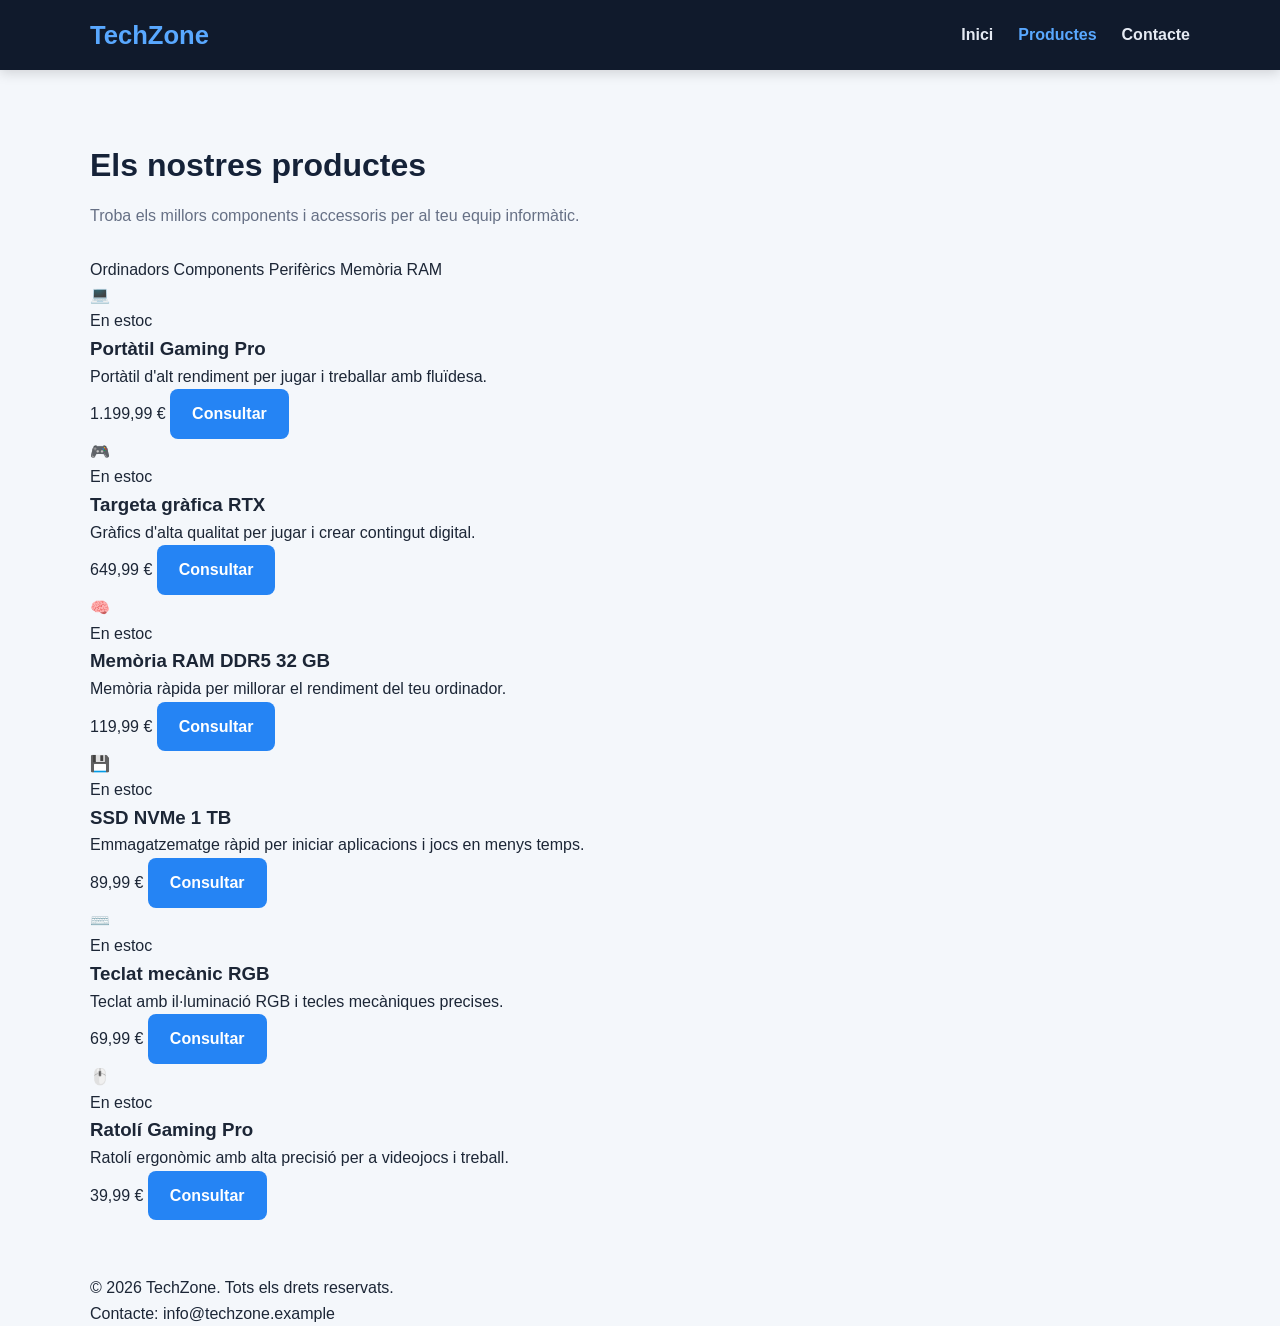
==== productes.html @ 86bb2ff0 "Afegir contingut a productes.html" ====
<!DOCTYPE html>
<html lang="ca">
<head>
    <meta charset="UTF-8">
    <meta name="viewport" content="width=device-width, initial-scale=1.0">
    <title>TechZone | Productes</title>
    <link rel="stylesheet" href="global.css">
</head>
<body>

    <header class="navbar">
        <nav class="nav-container">
            <a href="index.html" class="logo">TechZone</a>

            <ul class="nav-links">
                <li><a href="index.html">Inici</a></li>
                <li><a href="productes.html" class="active">Productes</a></li>
                <li><a href="contacte.html">Contacte</a></li>
            </ul>
        </nav>
    </header>

    <main>
        <section class="section">
            <div class="container">
                <h1 class="section-title">Els nostres productes</h1>

                <p class="section-description">
                    Troba els millors components i accessoris
                    per al teu equip informàtic.
                </p>

                <nav class="filters" aria-label="Categories de productes">
                    <a href="#ordinadors" class="filter-link">Ordinadors</a>
                    <a href="#components" class="filter-link">Components</a>
                    <a href="#periferics" class="filter-link">Perifèrics</a>
                    <a href="#components" class="filter-link">Memòria RAM</a>
                </nav>

                <div class="product-grid">

                    <article class="product-card" id="ordinadors">
                        <div class="product-image" role="img"
                             aria-label="Ordinador portàtil">
                            💻
                        </div>

                        <div class="product-info">
                            <span class="stock">En estoc</span>
                            <h3>Portàtil Gaming Pro</h3>
                            <p>
                                Portàtil d'alt rendiment per jugar
                                i treballar amb fluïdesa.
                            </p>

                            <div class="product-bottom">
                                <span class="price">1.199,99 €</span>
                                <a href="contacte.html" class="btn">
                                    Consultar
                                </a>
                            </div>
                        </div>
                    </article>

                    <article class="product-card" id="components">
                        <div class="product-image" role="img"
                             aria-label="Targeta gràfica">
                            🎮
                        </div>

                        <div class="product-info">
                            <span class="stock">En estoc</span>
                            <h3>Targeta gràfica RTX</h3>
                            <p>
                                Gràfics d'alta qualitat per jugar
                                i crear contingut digital.
                            </p>

                            <div class="product-bottom">
                                <span class="price">649,99 €</span>
                                <a href="contacte.html" class="btn">
                                    Consultar
                                </a>
                            </div>
                        </div>
                    </article>

                    <article class="product-card">
                        <div class="product-image" role="img"
                             aria-label="Memòria RAM">
                            🧠
                        </div>

                        <div class="product-info">
                            <span class="stock">En estoc</span>
                            <h3>Memòria RAM DDR5 32 GB</h3>
                            <p>
                                Memòria ràpida per millorar
                                el rendiment del teu ordinador.
                            </p>

                            <div class="product-bottom">
                                <span class="price">119,99 €</span>
                                <a href="contacte.html" class="btn">
                                    Consultar
                                </a>
                            </div>
                        </div>
                    </article>

                    <article class="product-card">
                        <div class="product-image" role="img"
                             aria-label="Disc SSD">
                            💾
                        </div>

                        <div class="product-info">
                            <span class="stock">En estoc</span>
                            <h3>SSD NVMe 1 TB</h3>
                            <p>
                                Emmagatzematge ràpid per iniciar
                                aplicacions i jocs en menys temps.
                            </p>

                            <div class="product-bottom">
                                <span class="price">89,99 €</span>
                                <a href="contacte.html" class="btn">
                                    Consultar
                                </a>
                            </div>
                        </div>
                    </article>

                    <article class="product-card" id="periferics">
                        <div class="product-image" role="img"
                             aria-label="Teclat mecànic">
                            ⌨️
                        </div>

                        <div class="product-info">
                            <span class="stock">En estoc</span>
                            <h3>Teclat mecànic RGB</h3>
                            <p>
                                Teclat amb il·luminació RGB
                                i tecles mecàniques precises.
                            </p>

                            <div class="product-bottom">
                                <span class="price">69,99 €</span>
                                <a href="contacte.html" class="btn">
                                    Consultar
                                </a>
                            </div>
                        </div>
                    </article>

                    <article class="product-card">
                        <div class="product-image" role="img"
                             aria-label="Ratolí gaming">
                            🖱️
                        </div>

                        <div class="product-info">
                            <span class="stock">En estoc</span>
                            <h3>Ratolí Gaming Pro</h3>
                            <p>
                                Ratolí ergonòmic amb alta precisió
                                per a videojocs i treball.
                            </p>

                            <div class="product-bottom">
                                <span class="price">39,99 €</span>
                                <a href="contacte.html" class="btn">
                                    Consultar
                                </a>
                            </div>
                        </div>
                    </article>

                </div>
            </div>
        </section>
    </main>

    <footer class="footer">
        <div class="container">
            <p>&copy; 2026 TechZone. Tots els drets reservats.</p>
            <p>
                Contacte:
                <a href="mailto:info@techzone.example">
                    info@techzone.example
                </a>
            </p>
        </div>
    </footer>

</body>
</html>
---- global.css ----
/* ESTILS GENERALS */

* {
    box-sizing: border-box;
    margin: 0;
    padding: 0;
}

html {
    scroll-behavior: smooth;
}

body {
    font-family: Arial, Helvetica, sans-serif;
    background-color: #f4f7fb;
    color: #1c2636;
    line-height: 1.6;
}

a {
    color: inherit;
    text-decoration: none;
}

img {
    max-width: 100%;
    display: block;
}

main {
    margin-top: 85px;
    min-height: 70vh;
}

.container {
    max-width: 1100px;
    width: 90%;
    margin: 0 auto;
}

.section {
    padding: 55px 0;
}

.section-title {
    font-size: 2rem;
    margin-bottom: 12px;
    color: #152238;
}

.section-description {
    color: #667085;
    margin-bottom: 28px;
}

/* MENÚ FIX */

.navbar {
    position: fixed;
    top: 0;
    left: 0;
    width: 100%;
    z-index: 1000;
    background-color: #101a2c;
    color: white;
    box-shadow: 0 3px 12px rgba(0, 0, 0, 0.15);
}

.nav-container {
    max-width: 1100px;
    width: 90%;
    min-height: 70px;
    margin: 0 auto;
    display: flex;
    justify-content: space-between;
    align-items: center;
    gap: 20px;
}

.logo {
    font-size: 1.6rem;
    font-weight: bold;
    color: #59a8ff;
}

.nav-links {
    display: flex;
    align-items: center;
    gap: 25px;
    list-style: none;
}

.nav-links a {
    color: #e5eaf3;
    font-weight: bold;
    transition: color 0.2s;
}

.nav-links a:hover,
.nav-links a.active {
    color: #59a8ff;
}

/* BOTONS */

.btn {
    display: inline-block;
    border: none;
    border-radius: 8px;
    padding: 12px 22px;
    background-color: #2584f4;
    color: white;
    font-size: 1rem;
    font-weight: bold;
    cursor: pointer;
    transition: background-color 0.2s, transform 0.2s;
}

.btn:hover {
    background-color: #1266cb;
    transform: translateY(-2px);
}

.btn-secondary {
    background-color: #e5efff;
    color: #1766bd;
}

.btn-secondary:hover {
    background-color: #d1e3ff;
}

/* PÀGINA PRINCIPAL */

.hero {
    padding: 85px 0;
    background: linear-gradient(135deg, #101a2c, #203d65);
    color: white;
}

.hero-content {
    max-width: 1100px;
    width: 90%;
    margin: 0 auto;
}

.hero h1 {
    max-width: 750px;
    font-size: clamp(2.2rem, 5vw, 3.8rem);
    line-height: 1.15;
    margin-bottom: 20px;
}

.hero p {
    max-width: 650px;
    font-size: 1.15rem;
    color: #d5e2f5;
    margin-bottom: 28px;
}

.hero .highlight {
    color: #59a8ff;
}

.collection-grid {
    display: grid;
    grid-template-columns: repeat(3, 1fr);
    gap: 22px;
}

.collection-card {
    background-color: white;
    padding: 28px;
    border-radius: 12px;
    border: 1px solid #e2e8f0;
    box-shadow: 0 5px 18px rgba(16, 26, 44, 0.05);
}

.collection-card h3 {
    margin-bottom: 12px;
    color: #1766bd;
}

.collection-card p {
    color: #667085;
    margin-bottom: 18px;
}

.tag-list {
    display: flex;
    flex-wrap: wrap;
    gap: 8px;
}

.tag {
    display: inline-block;
    padding: 5px 10px;
    border-radius: 20px;
    background-color: #e8f2ff;
    color: #1766bd;
    font-size: 0.8rem;
    font-weight: bold;
}

.benefits {
    display: flex;
    justify-content: space-around;
    align-items: center;
    flex-wrap: wrap;
    gap: 18px;
    padding: 28px 15px;
    background-color: #e7f0fc;
    border-radius: 12px;
    text-align: center;
}

.benefit {
    font-weight: bold;
    color: #203d65;
}
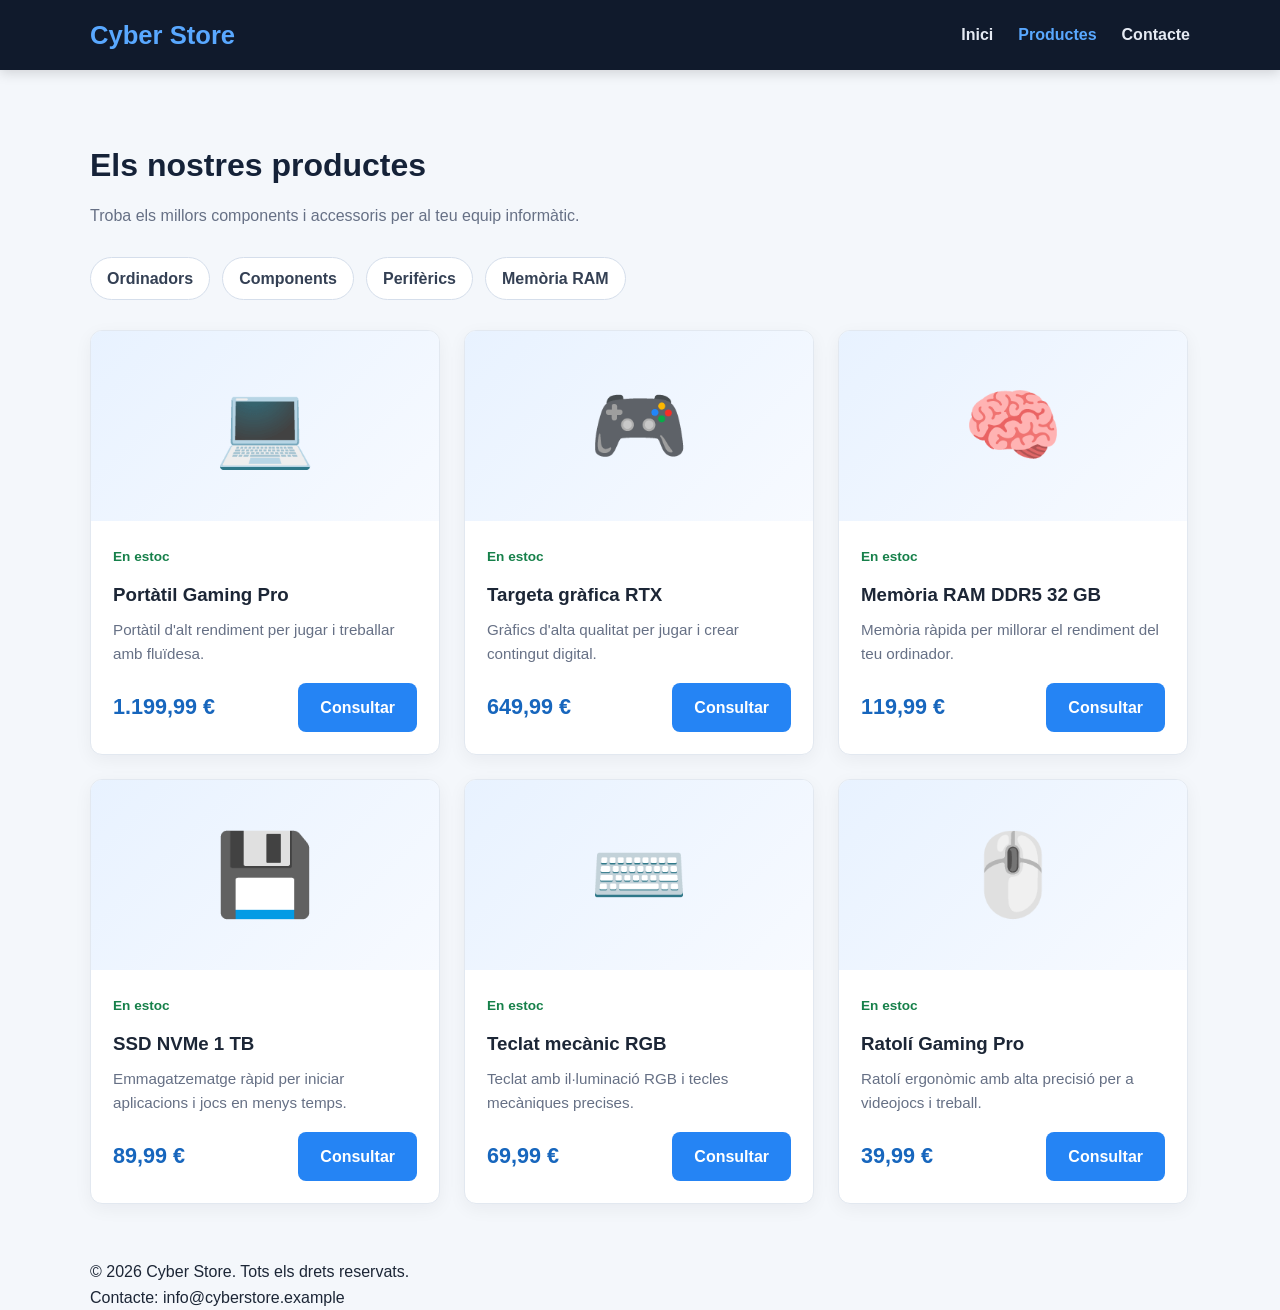
==== commit 203819c1: "Modificació global.css Afegim el codi referent a productes.html" ====
--- a/productes.html
+++ b/productes.html
@@ -3,14 +3,14 @@
 <head>
     <meta charset="UTF-8">
     <meta name="viewport" content="width=device-width, initial-scale=1.0">
-    <title>TechZone | Productes</title>
+    <title>Cyber Store | Productes</title>
     <link rel="stylesheet" href="global.css">
 </head>
 <body>
 
     <header class="navbar">
         <nav class="nav-container">
-            <a href="index.html" class="logo">TechZone</a>
+            <a href="index.html" class="logo">Cyber Store</a>
 
             <ul class="nav-links">
                 <li><a href="index.html">Inici</a></li>
@@ -34,7 +34,7 @@
                     <a href="#ordinadors" class="filter-link">Ordinadors</a>
                     <a href="#components" class="filter-link">Components</a>
                     <a href="#periferics" class="filter-link">Perifèrics</a>
-                    <a href="#components" class="filter-link">Memòria RAM</a>
+                    <a href="#memoria" class="filter-link">Memòria RAM</a>
                 </nav>
 
                 <div class="product-grid">
@@ -184,11 +184,11 @@
 
     <footer class="footer">
         <div class="container">
-            <p>&copy; 2026 TechZone. Tots els drets reservats.</p>
+            <p>&copy; 2026 Cyber Store. Tots els drets reservats.</p>
             <p>
                 Contacte:
-                <a href="mailto:info@techzone.example">
-                    info@techzone.example
+                <a href="mailto:info@cyberstore.example">
+                    info@cyberstore.example
                 </a>
             </p>
         </div>
--- a/global.css
+++ b/global.css
@@ -217,4 +217,99 @@
 .benefit {
     font-weight: bold;
     color: #203d65;
+}
+
+/* =========================
+   PÀGINA DE PRODUCTES
+========================= */
+
+.filters {
+    display: flex;
+    flex-wrap: wrap;
+    gap: 12px;
+    margin: 25px 0 30px;
+}
+
+.filter-link {
+    display: inline-block;
+    padding: 8px 16px;
+    border: 1px solid #d5deeb;
+    border-radius: 25px;
+    background-color: white;
+    color: #344054;
+    font-weight: bold;
+}
+
+.filter-link:hover,
+.filter-link.active {
+    background-color: #2584f4;
+    color: white;
+    border-color: #2584f4;
+}
+
+.product-grid {
+    display: flex;
+    flex-wrap: wrap;
+    gap: 24px;
+}
+
+.product-card {
+    flex: 1 1 260px;
+    min-width: 0;
+    max-width: 350px;
+    overflow: hidden;
+    background-color: white;
+    border: 1px solid #e2e8f0;
+    border-radius: 12px;
+    box-shadow: 0 5px 18px rgba(16, 26, 44, 0.05);
+    transition: transform 0.2s, box-shadow 0.2s;
+}
+
+.product-card:hover {
+    transform: translateY(-5px);
+    box-shadow: 0 10px 25px rgba(16, 26, 44, 0.12);
+}
+
+.product-image {
+    height: 190px;
+    display: flex;
+    justify-content: center;
+    align-items: center;
+    background: linear-gradient(135deg, #e8f2ff, #f7faff);
+    font-size: 5rem;
+}
+
+.product-info {
+    padding: 22px;
+}
+
+.product-info h3 {
+    margin-bottom: 8px;
+}
+
+.product-info p {
+    color: #667085;
+    font-size: 0.95rem;
+    margin-bottom: 16px;
+}
+
+.product-bottom {
+    display: flex;
+    justify-content: space-between;
+    align-items: center;
+    gap: 10px;
+}
+
+.price {
+    font-size: 1.35rem;
+    font-weight: bold;
+    color: #1766bd;
+}
+
+.stock {
+    display: inline-block;
+    margin-bottom: 12px;
+    color: #16804a;
+    font-size: 0.85rem;
+    font-weight: bold;
 }
